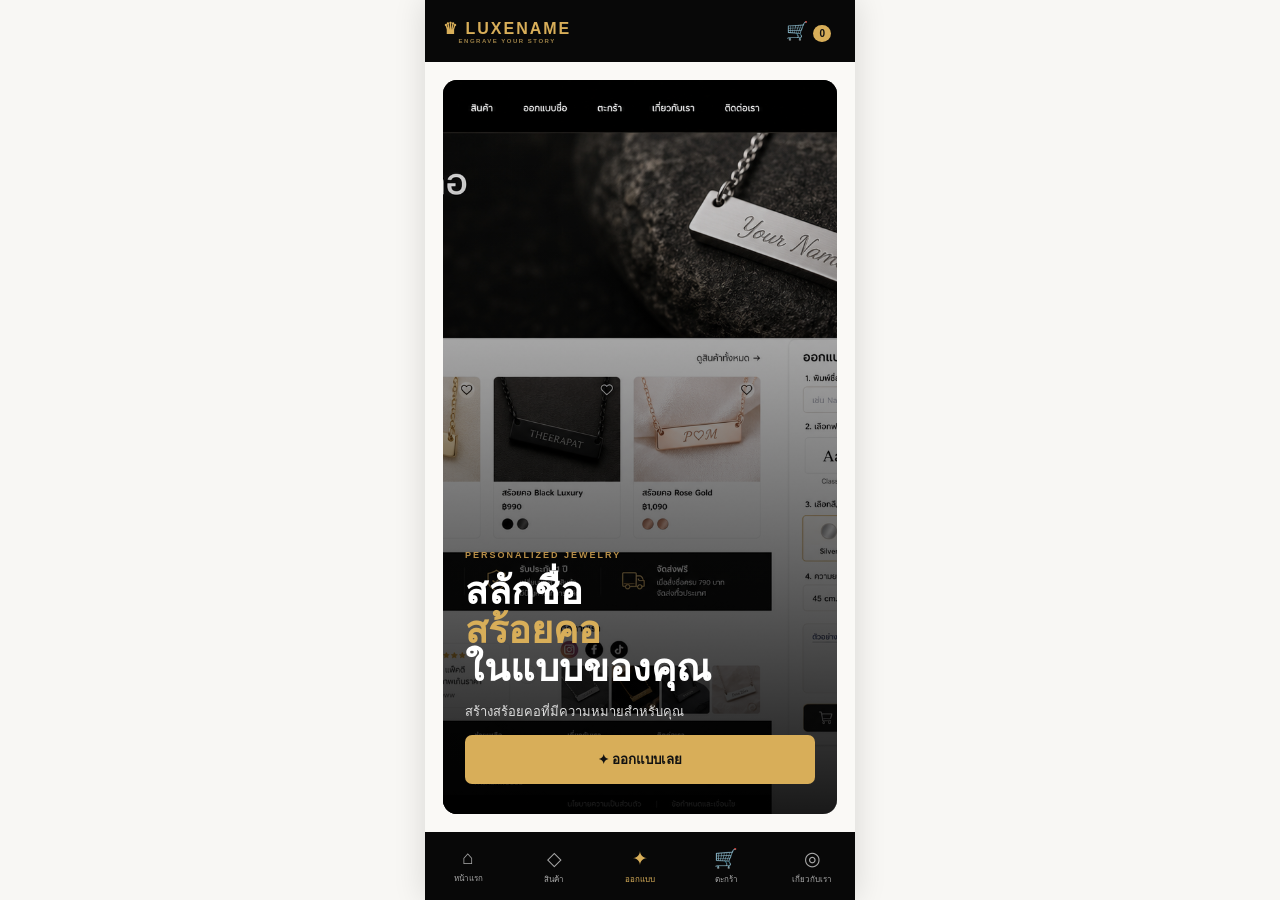
==== index.html @ 56ba54ee "Add files via upload" ====
<!doctype html>
<html lang="th">
<head>
<meta charset="UTF-8">
<meta name="viewport" content="width=device-width,initial-scale=1,maximum-scale=1,user-scalable=no,viewport-fit=cover">
<title>LUXENAME — Mobile Demo</title>
<link rel="stylesheet" href="style.css">
</head>
<body>
<div class="app">
  <header>
    <div class="brand">♛ <span>LUXENAME</span><small>ENGRAVE YOUR STORY</small></div>
    <button class="bag" onclick="show('cart')">🛒 <b id="count">0</b></button>
  </header>

  <main>
    <section id="home" class="screen active">
      <div class="hero">
        <div class="hero-img"></div>
        <div class="hero-text">
          <small>PERSONALIZED JEWELRY</small>
          <h1>สลักชื่อ<br><em>สร้อยคอ</em><br>ในแบบของคุณ</h1>
          <p>สร้างสร้อยคอที่มีความหมายสำหรับคุณ</p>
          <button onclick="show('custom')">✦ ออกแบบเลย</button>
        </div>
      </div>
    </section>

    <section id="products" class="screen">
      <div class="title"><small>OUR COLLECTION</small><h2>สินค้า</h2></div>
      <div class="product-list">
        <button class="product" onclick="selectMetal('silver');show('custom')"><div class="pic silver">Your Name</div><b>Silver Classic</b><span>฿890</span></button>
        <button class="product" onclick="selectMetal('gold');show('custom')"><div class="pic gold">Your Name</div><b>Gold Elegant</b><span>฿1,190</span></button>
        <button class="product" onclick="selectMetal('black');show('custom')"><div class="pic black">Your Name</div><b>Black Luxury</b><span>฿990</span></button>
        <button class="product" onclick="selectMetal('rose');show('custom')"><div class="pic rose">Your Name</div><b>Rose Gold</b><span>฿1,090</span></button>
      </div>
    </section>

    <section id="custom" class="screen">
      <div class="title"><small>MAKE IT YOURS</small><h2>ออกแบบชื่อ</h2></div>
      <div class="preview"><span id="preview">Your Name</span></div>
      <div class="form">
        <label>ชื่อที่ต้องการสลัก</label>
        <input id="name" maxlength="20" placeholder="เช่น Natcha, Aom, T♡M" oninput="update()">
        <label>วัสดุ</label>
        <div class="choices">
          <button data-metal="silver" onclick="selectMetal('silver')">◉<small>Silver</small></button>
          <button data-metal="gold" onclick="selectMetal('gold')">◉<small>Gold</small></button>
          <button data-metal="black" onclick="selectMetal('black')">●<small>Black</small></button>
          <button data-metal="rose" onclick="selectMetal('rose')">●<small>Rose Gold</small></button>
        </div>
        <label>ฟอนต์</label>
        <div class="choices fonts">
          <button class="selected" onclick="font('serif')">Aa<small>Classic</small></button>
          <button onclick="font('cursive')">𝒜𝒶<small>Elegant</small></button>
          <button onclick="font('cursive')">𝓕𝓪<small>Signature</small></button>
          <button onclick="font('Arial')">Aa<small>Modern</small></button>
        </div>
      </div>
      <button class="add" onclick="add()">เพิ่มลงตะกร้า <span>฿<b id="price">890</b></span></button>
    </section>

    <section id="cart" class="screen">
      <div class="title"><small>YOUR ORDER</small><h2>ตะกร้า</h2></div>
      <div id="items" class="items">ยังไม่มีสินค้า</div>
      <button class="checkout" onclick="checkout()">สั่งซื้อ Demo</button>
      <p class="note">ไม่มีการตัดเงินจริง • Test Demo</p>
    </section>

    <section id="about" class="screen">
      <div class="title"><small>ABOUT LUXENAME</small><h2>เกี่ยวกับเรา</h2></div>
      <div class="about-card"><b>วัสดุพรีเมียม</b><p>สแตนเลส 316L คุณภาพดี</p><b>สลักด้วยเลเซอร์</b><p>คมชัดและอยู่กับคุณทุกวัน</p><b>จัดส่งทั่วประเทศ</b><p>ฟรีเมื่อครบ 790 บาท</p></div>
    </section>
  </main>

  <nav class="bottom">
    <button onclick="show('home')">⌂<small>หน้าแรก</small></button>
    <button onclick="show('products')">◇<small>สินค้า</small></button>
    <button class="main" onclick="show('custom')">✦<small>ออกแบบ</small></button>
    <button onclick="show('cart')">🛒<small>ตะกร้า</small></button>
    <button onclick="show('about')">◎<small>เกี่ยวกับเรา</small></button>
  </nav>
</div>
<script src="script.js"></script>
</body>
</html>
---- style.css ----
*{box-sizing:border-box}html,body{margin:0;width:100%;height:100%;overflow:hidden}body{font-family:Arial,"Noto Sans Thai",sans-serif;background:#f8f7f4;color:#161616}.app{height:100svh;max-width:430px;margin:auto;background:#faf9f6;position:relative;overflow:hidden}header{height:62px;background:#080808;color:white;display:flex;align-items:center;justify-content:space-between;padding:0 18px;position:absolute;top:0;left:0;right:0;z-index:5}.brand{color:#d8ae59;font-size:16px;letter-spacing:2px;font-weight:700}.brand small{display:block;font-size:6px;text-align:center;letter-spacing:1.5px;color:#9c8047}.bag{border:0;background:none;color:#fff;font-size:18px}.bag b{font-size:10px;background:#d8ae59;color:#111;border-radius:50%;padding:3px 6px}main{height:100%;padding-top:62px;padding-bottom:68px}.screen{display:none;height:100%;overflow:hidden;padding:18px}.screen.active{display:block}.hero{height:100%;position:relative;border-radius:14px;overflow:hidden;background:#111;color:#fff}.hero-img{position:absolute;inset:0;background:linear-gradient(180deg,rgba(0,0,0,.05),rgba(0,0,0,.9)),url("hero.png") center/cover}.hero-text{position:absolute;left:22px;right:22px;bottom:30px}.hero-text small,.title small{color:#b78e48;letter-spacing:2px;font-weight:700;font-size:9px}.hero h1{font-size:38px;line-height:1.02;margin:10px 0}.hero em{font-style:normal;color:#d8ae59}.hero p{color:#ddd;font-size:13px}.hero button,.checkout,.add{border:0;border-radius:7px;background:#d8ae59;color:#111;font-weight:700;padding:14px 20px;width:100%}.title{padding:5px 2px 16px}.title h2{margin:5px 0;font-size:27px}.product-list{display:grid;grid-template-columns:1fr 1fr;gap:12px}.product{background:#fff;border:1px solid #e4e0d8;border-radius:10px;text-align:left;padding:0 0 12px;overflow:hidden}.product b,.product span{display:block;margin:7px 12px}.product span{color:#9a722d;font-weight:700}.pic{height:155px;display:flex;align-items:center;justify-content:center;font:italic 24px Georgia}.silver{background:#ddd;color:#555}.gold{background:#eee0b8;color:#8d6922}.black{background:#191919;color:#ddd}.rose{background:#ead2c7;color:#80564a}.preview{height:185px;border-radius:12px;background:radial-gradient(circle,#fff,#d1cdc5);display:flex;align-items:center;justify-content:center;margin-bottom:14px;box-shadow:inset 0 0 35px #aaa}.preview span{background:#eee;border:2px solid #aaa;padding:18px 35px;border-radius:6px;font-size:27px;box-shadow:0 8px 15px #999}.form{background:#fff;border-radius:12px;padding:14px;border:1px solid #e6e2da}label{font-size:12px;font-weight:700;display:block;margin:5px 0 7px}input{width:100%;padding:11px;border:1px solid #ddd;border-radius:7px;font-size:14px}.choices{display:grid;grid-template-columns:repeat(4,1fr);gap:6px}.choices button{border:1px solid #ddd;background:#fff;border-radius:7px;padding:7px;font-size:18px}.choices button.selected{border:2px solid #c99d4d}.choices small{display:block;font-size:8px;color:#777;margin-top:2px}.add{margin-top:12px;background:#111;color:#fff}.add span{float:right;color:#e0b75d}.items{background:#fff;border:1px solid #e2ded6;border-radius:10px;min-height:90px;padding:14px;margin-bottom:15px}.item{display:flex;justify-content:space-between;padding:10px 0;border-bottom:1px solid #eee;font-size:13px}.note{text-align:center;color:#999;font-size:11px}.about-card{background:#fff;border-radius:12px;padding:22px;line-height:1.5}.about-card b{display:block;margin-top:10px}.about-card p{margin:2px 0;color:#777}.bottom{position:absolute;bottom:0;left:0;right:0;height:68px;background:#080808;display:grid;grid-template-columns:repeat(5,1fr);z-index:6}.bottom button{border:0;background:none;color:#aaa;font-size:19px}.bottom small{display:block;font-size:8px;margin-top:3px}.bottom .main{color:#d8ae59}.bottom button:active{background:#222}@media(min-width:431px){.app{box-shadow:0 0 30px #0002}}
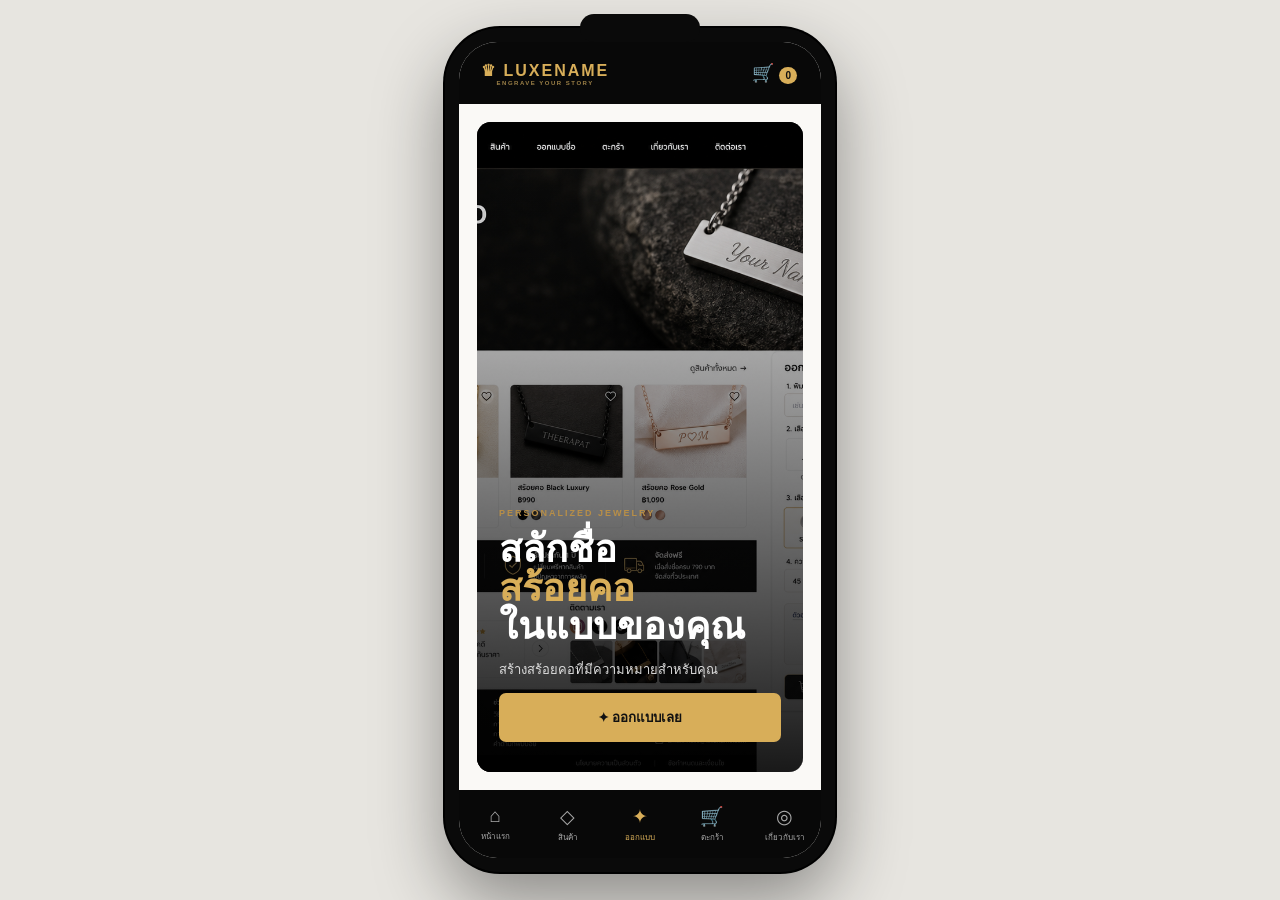
==== commit 174736e7: "Add files via upload" ====
--- a/index.html
+++ b/index.html
@@ -7,6 +7,8 @@
 <link rel="stylesheet" href="style.css">
 </head>
 <body>
+<div class="phone">
+<div class="notch"></div>
 <div class="app">
   <header>
     <div class="brand">♛ <span>LUXENAME</span><small>ENGRAVE YOUR STORY</small></div>
@@ -63,8 +65,57 @@
     <section id="cart" class="screen">
       <div class="title"><small>YOUR ORDER</small><h2>ตะกร้า</h2></div>
       <div id="items" class="items">ยังไม่มีสินค้า</div>
-      <button class="checkout" onclick="checkout()">สั่งซื้อ Demo</button>
+      <div id="cartTotal" class="cart-total" style="display:none">ยอดรวม <b id="totalPrice">฿0</b></div>
+      <button class="checkout" onclick="goToPayment()">สั่งซื้อ</button>
       <p class="note">ไม่มีการตัดเงินจริง • Test Demo</p>
+    </section>
+
+    <section id="payment" class="screen">
+      <div class="title"><small>PAYMENT</small><h2>ชำระเงิน</h2></div>
+      <div class="pay-card">
+        <p class="pay-label">สแกน QR เพื่อชำระผ่าน PromptPay</p>
+        <div class="qr-demo">
+          <svg viewBox="0 0 200 200" xmlns="http://www.w3.org/2000/svg">
+            <rect width="200" height="200" fill="#fff"/>
+            <g fill="#111">
+              <rect x="10" y="10" width="50" height="50"/><rect x="20" y="20" width="30" height="30" fill="#fff"/><rect x="28" y="28" width="14" height="14"/>
+              <rect x="140" y="10" width="50" height="50"/><rect x="150" y="20" width="30" height="30" fill="#fff"/><rect x="158" y="28" width="14" height="14"/>
+              <rect x="10" y="140" width="50" height="50"/><rect x="20" y="150" width="30" height="30" fill="#fff"/><rect x="28" y="158" width="14" height="14"/>
+              <rect x="70" y="10" width="8" height="8"/><rect x="86" y="10" width="8" height="8"/><rect x="102" y="18" width="8" height="8"/><rect x="118" y="10" width="8" height="8"/>
+              <rect x="70" y="26" width="8" height="8"/><rect x="94" y="34" width="8" height="8"/><rect x="110" y="34" width="8" height="8"/><rect x="126" y="26" width="8" height="8"/>
+              <rect x="78" y="50" width="8" height="8"/><rect x="94" y="58" width="8" height="8"/><rect x="118" y="50" width="8" height="8"/>
+              <rect x="10" y="70" width="8" height="8"/><rect x="26" y="78" width="8" height="8"/><rect x="42" y="70" width="8" height="8"/><rect x="10" y="94" width="8" height="8"/>
+              <rect x="30" y="102" width="8" height="8"/><rect x="46" y="110" width="8" height="8"/><rect x="10" y="118" width="8" height="8"/>
+              <rect x="70" y="70" width="10" height="10"/><rect x="90" y="70" width="10" height="10"/><rect x="70" y="90" width="10" height="10"/><rect x="110" y="80" width="10" height="10"/>
+              <rect x="130" y="70" width="8" height="8"/><rect x="150" y="78" width="8" height="8"/><rect x="170" y="70" width="8" height="8"/><rect x="130" y="94" width="8" height="8"/>
+              <rect x="150" y="102" width="8" height="8"/><rect x="170" y="94" width="8" height="8"/><rect x="130" y="118" width="8" height="8"/>
+              <rect x="70" y="150" width="8" height="8"/><rect x="86" y="158" width="8" height="8"/><rect x="102" y="150" width="8" height="8"/><rect x="118" y="166" width="8" height="8"/>
+              <rect x="150" y="140" width="8" height="8"/><rect x="166" y="150" width="8" height="8"/><rect x="150" y="166" width="8" height="8"/><rect x="180" y="140" width="8" height="8"/>
+              <rect x="166" y="180" width="8" height="8"/><rect x="182" y="166" width="8" height="8"/>
+            </g>
+          </svg>
+        </div>
+        <p class="pay-amount">ยอดที่ต้องชำระ <b id="payAmount">฿0</b></p>
+        <p class="pay-note">PromptPay Demo • ไม่มีการตัดเงินจริง</p>
+      </div>
+      <div class="slip-box">
+        <label>แนบสลิปการโอนเงิน</label>
+        <input type="file" id="slipInput" accept="image/*" onchange="uploadSlip(event)">
+        <div id="slipPreviewWrap" class="slip-preview-wrap" style="display:none">
+          <img id="slipPreview" class="slip-preview">
+          <span id="slipName" class="slip-name"></span>
+        </div>
+      </div>
+      <button class="checkout confirm-pay" id="confirmBtn" onclick="confirmPayment()" disabled>ยืนยันการชำระเงิน</button>
+    </section>
+
+    <section id="success" class="screen">
+      <div class="success-wrap">
+        <div class="success-icon">✓</div>
+        <h2>ชำระเงินสำเร็จ</h2>
+        <p>ขอบคุณสำหรับคำสั่งซื้อ (Demo) เราจะเริ่มสลักชื่อของคุณและจัดส่งเร็ว ๆ นี้</p>
+        <button class="checkout" onclick="backToHome()">กลับหน้าแรก</button>
+      </div>
     </section>
 
     <section id="about" class="screen">
@@ -81,6 +132,7 @@
     <button onclick="show('about')">◎<small>เกี่ยวกับเรา</small></button>
   </nav>
 </div>
+</div>
 <script src="script.js"></script>
 </body>
 </html>
--- a/style.css
+++ b/style.css
@@ -1 +1,18 @@
-*{box-sizing:border-box}html,body{margin:0;width:100%;height:100%;overflow:hidden}body{font-family:Arial,"Noto Sans Thai",sans-serif;background:#f8f7f4;color:#161616}.app{height:100svh;max-width:430px;margin:auto;background:#faf9f6;position:relative;overflow:hidden}header{height:62px;background:#080808;color:white;display:flex;align-items:center;justify-content:space-between;padding:0 18px;position:absolute;top:0;left:0;right:0;z-index:5}.brand{color:#d8ae59;font-size:16px;letter-spacing:2px;font-weight:700}.brand small{display:block;font-size:6px;text-align:center;letter-spacing:1.5px;color:#9c8047}.bag{border:0;background:none;color:#fff;font-size:18px}.bag b{font-size:10px;background:#d8ae59;color:#111;border-radius:50%;padding:3px 6px}main{height:100%;padding-top:62px;padding-bottom:68px}.screen{display:none;height:100%;overflow:hidden;padding:18px}.screen.active{display:block}.hero{height:100%;position:relative;border-radius:14px;overflow:hidden;background:#111;color:#fff}.hero-img{position:absolute;inset:0;background:linear-gradient(180deg,rgba(0,0,0,.05),rgba(0,0,0,.9)),url("hero.png") center/cover}.hero-text{position:absolute;left:22px;right:22px;bottom:30px}.hero-text small,.title small{color:#b78e48;letter-spacing:2px;font-weight:700;font-size:9px}.hero h1{font-size:38px;line-height:1.02;margin:10px 0}.hero em{font-style:normal;color:#d8ae59}.hero p{color:#ddd;font-size:13px}.hero button,.checkout,.add{border:0;border-radius:7px;background:#d8ae59;color:#111;font-weight:700;padding:14px 20px;width:100%}.title{padding:5px 2px 16px}.title h2{margin:5px 0;font-size:27px}.product-list{display:grid;grid-template-columns:1fr 1fr;gap:12px}.product{background:#fff;border:1px solid #e4e0d8;border-radius:10px;text-align:left;padding:0 0 12px;overflow:hidden}.product b,.product span{display:block;margin:7px 12px}.product span{color:#9a722d;font-weight:700}.pic{height:155px;display:flex;align-items:center;justify-content:center;font:italic 24px Georgia}.silver{background:#ddd;color:#555}.gold{background:#eee0b8;color:#8d6922}.black{background:#191919;color:#ddd}.rose{background:#ead2c7;color:#80564a}.preview{height:185px;border-radius:12px;background:radial-gradient(circle,#fff,#d1cdc5);display:flex;align-items:center;justify-content:center;margin-bottom:14px;box-shadow:inset 0 0 35px #aaa}.preview span{background:#eee;border:2px solid #aaa;padding:18px 35px;border-radius:6px;font-size:27px;box-shadow:0 8px 15px #999}.form{background:#fff;border-radius:12px;padding:14px;border:1px solid #e6e2da}label{font-size:12px;font-weight:700;display:block;margin:5px 0 7px}input{width:100%;padding:11px;border:1px solid #ddd;border-radius:7px;font-size:14px}.choices{display:grid;grid-template-columns:repeat(4,1fr);gap:6px}.choices button{border:1px solid #ddd;background:#fff;border-radius:7px;padding:7px;font-size:18px}.choices button.selected{border:2px solid #c99d4d}.choices small{display:block;font-size:8px;color:#777;margin-top:2px}.add{margin-top:12px;background:#111;color:#fff}.add span{float:right;color:#e0b75d}.items{background:#fff;border:1px solid #e2ded6;border-radius:10px;min-height:90px;padding:14px;margin-bottom:15px}.item{display:flex;justify-content:space-between;padding:10px 0;border-bottom:1px solid #eee;font-size:13px}.note{text-align:center;color:#999;font-size:11px}.about-card{background:#fff;border-radius:12px;padding:22px;line-height:1.5}.about-card b{display:block;margin-top:10px}.about-card p{margin:2px 0;color:#777}.bottom{position:absolute;bottom:0;left:0;right:0;height:68px;background:#080808;display:grid;grid-template-columns:repeat(5,1fr);z-index:6}.bottom button{border:0;background:none;color:#aaa;font-size:19px}.bottom small{display:block;font-size:8px;margin-top:3px}.bottom .main{color:#d8ae59}.bottom button:active{background:#222}@media(min-width:431px){.app{box-shadow:0 0 30px #0002}}+*{box-sizing:border-box}html,body{margin:0;width:100%;height:100%}body{font-family:Arial,"Noto Sans Thai",sans-serif;background:#e7e5e0;color:#161616;display:flex;align-items:center;justify-content:center;min-height:100vh;padding:24px 0}
+.phone{width:390px;height:844px;background:#0a0a0a;border-radius:55px;padding:14px;box-shadow:0 30px 70px rgba(0,0,0,.4),0 0 0 2px #000;flex:0 0 auto;transform:scale(min(1,calc((100vw - 16px)/418)));transform-origin:center center}
+.notch{position:absolute;top:14px;left:50%;transform:translateX(-50%);width:120px;height:28px;background:#0a0a0a;border-radius:20px;z-index:9}
+.app{width:100%;height:100%;background:#faf9f6;position:relative;overflow:hidden;border-radius:38px}
+header{height:62px;background:#080808;color:white;display:flex;align-items:center;justify-content:space-between;padding:0 18px 0 22px;position:absolute;top:0;left:0;right:0;z-index:5}.brand{color:#d8ae59;font-size:16px;letter-spacing:2px;font-weight:700}.brand small{display:block;font-size:6px;text-align:center;letter-spacing:1.5px;color:#9c8047}.bag{border:0;background:none;color:#fff;font-size:18px}.bag b{font-size:10px;background:#d8ae59;color:#111;border-radius:50%;padding:3px 6px}main{height:100%;padding-top:62px;padding-bottom:68px}.screen{display:none;height:100%;overflow-y:auto;overflow-x:hidden;padding:18px;-webkit-overflow-scrolling:touch}.screen::-webkit-scrollbar{display:none}.screen.active{display:block}.hero{height:100%;position:relative;border-radius:14px;overflow:hidden;background:#111;color:#fff}.hero-img{position:absolute;inset:0;background:linear-gradient(180deg,rgba(0,0,0,.05),rgba(0,0,0,.9)),url("hero.png") center/cover}.hero-text{position:absolute;left:22px;right:22px;bottom:30px}.hero-text small,.title small{color:#b78e48;letter-spacing:2px;font-weight:700;font-size:9px}.hero h1{font-size:38px;line-height:1.02;margin:10px 0}.hero em{font-style:normal;color:#d8ae59}.hero p{color:#ddd;font-size:13px}.hero button,.checkout,.add{border:0;border-radius:7px;background:#d8ae59;color:#111;font-weight:700;padding:14px 20px;width:100%}.title{padding:5px 2px 16px}.title h2{margin:5px 0;font-size:27px}.product-list{display:grid;grid-template-columns:1fr 1fr;gap:12px}.product{background:#fff;border:1px solid #e4e0d8;border-radius:10px;text-align:left;padding:0 0 12px;overflow:hidden}.product b,.product span{display:block;margin:7px 12px}.product span{color:#9a722d;font-weight:700}.pic{height:155px;display:flex;align-items:center;justify-content:center;font:italic 24px Georgia}.silver{background:#ddd;color:#555}.gold{background:#eee0b8;color:#8d6922}.black{background:#191919;color:#ddd}.rose{background:#ead2c7;color:#80564a}.preview{height:185px;border-radius:12px;background:radial-gradient(circle,#fff,#d1cdc5);display:flex;align-items:center;justify-content:center;margin-bottom:14px;box-shadow:inset 0 0 35px #aaa}.preview span{background:#eee;border:2px solid #aaa;padding:18px 35px;border-radius:6px;font-size:27px;box-shadow:0 8px 15px #999}.form{background:#fff;border-radius:12px;padding:14px;border:1px solid #e6e2da}label{font-size:12px;font-weight:700;display:block;margin:5px 0 7px}input{width:100%;padding:11px;border:1px solid #ddd;border-radius:7px;font-size:14px}.choices{display:grid;grid-template-columns:repeat(4,1fr);gap:6px}.choices button{border:1px solid #ddd;background:#fff;border-radius:7px;padding:7px;font-size:18px}.choices button.selected{border:2px solid #c99d4d}.choices small{display:block;font-size:8px;color:#777;margin-top:2px}.add{margin-top:12px;background:#111;color:#fff}.add span{float:right;color:#e0b75d}.items{background:#fff;border:1px solid #e2ded6;border-radius:10px;min-height:90px;padding:14px;margin-bottom:15px}.item{display:flex;justify-content:space-between;padding:10px 0;border-bottom:1px solid #eee;font-size:13px}.note{text-align:center;color:#999;font-size:11px}.about-card{background:#fff;border-radius:12px;padding:22px;line-height:1.5}.about-card b{display:block;margin-top:10px}.about-card p{margin:2px 0;color:#777}
+.cart-total{display:flex;justify-content:space-between;align-items:center;background:#fff;border:1px solid #e2ded6;border-radius:10px;padding:12px 14px;margin-bottom:12px;font-size:13px;font-weight:700}.cart-total b{color:#b78e48;font-size:16px}
+.pay-card{background:#111;color:#fff;border-radius:14px;padding:20px;text-align:center}.pay-label{font-size:12px;color:#ddd;margin:0 0 12px}
+.qr-demo{width:170px;height:170px;margin:0 auto;background:#fff;border-radius:10px;padding:10px;box-shadow:0 6px 18px rgba(0,0,0,.4)}.qr-demo svg{width:100%;height:100%;display:block}
+.pay-amount{margin:14px 0 4px;font-size:14px}.pay-amount b{color:#d8ae59;font-size:20px;margin-left:6px}.pay-note{font-size:10px;color:#999;margin:0}
+.slip-box{background:#fff;border:1px solid #e6e2da;border-radius:12px;padding:14px;margin:14px 0}
+.slip-box input[type=file]{width:100%;font-size:12px;padding:9px;border:1px dashed #cbb98a;border-radius:7px;background:#fbf8f1}
+.slip-preview-wrap{display:flex;align-items:center;gap:10px;margin-top:10px}
+.slip-preview{width:56px;height:56px;object-fit:cover;border-radius:7px;border:1px solid #ddd}
+.slip-name{font-size:11px;color:#666;word-break:break-all}
+.confirm-pay{background:#d8ae59}.confirm-pay:disabled{background:#e8dcc3;color:#a99a76}
+.success-wrap{height:100%;display:flex;flex-direction:column;align-items:center;justify-content:center;text-align:center;gap:10px;padding:0 10px}
+.success-icon{width:64px;height:64px;border-radius:50%;background:#1c8a4a;color:#fff;font-size:32px;display:flex;align-items:center;justify-content:center;margin-bottom:6px}
+.success-wrap h2{margin:0;font-size:22px}.success-wrap p{color:#777;font-size:13px;margin:0 0 14px}.success-wrap .checkout{width:auto;padding:14px 30px}.bottom{position:absolute;bottom:0;left:0;right:0;height:68px;background:#080808;display:grid;grid-template-columns:repeat(5,1fr);z-index:6}.bottom button{border:0;background:none;color:#aaa;font-size:19px}.bottom small{display:block;font-size:8px;margin-top:3px}.bottom .main{color:#d8ae59}.bottom button:active{background:#222}
